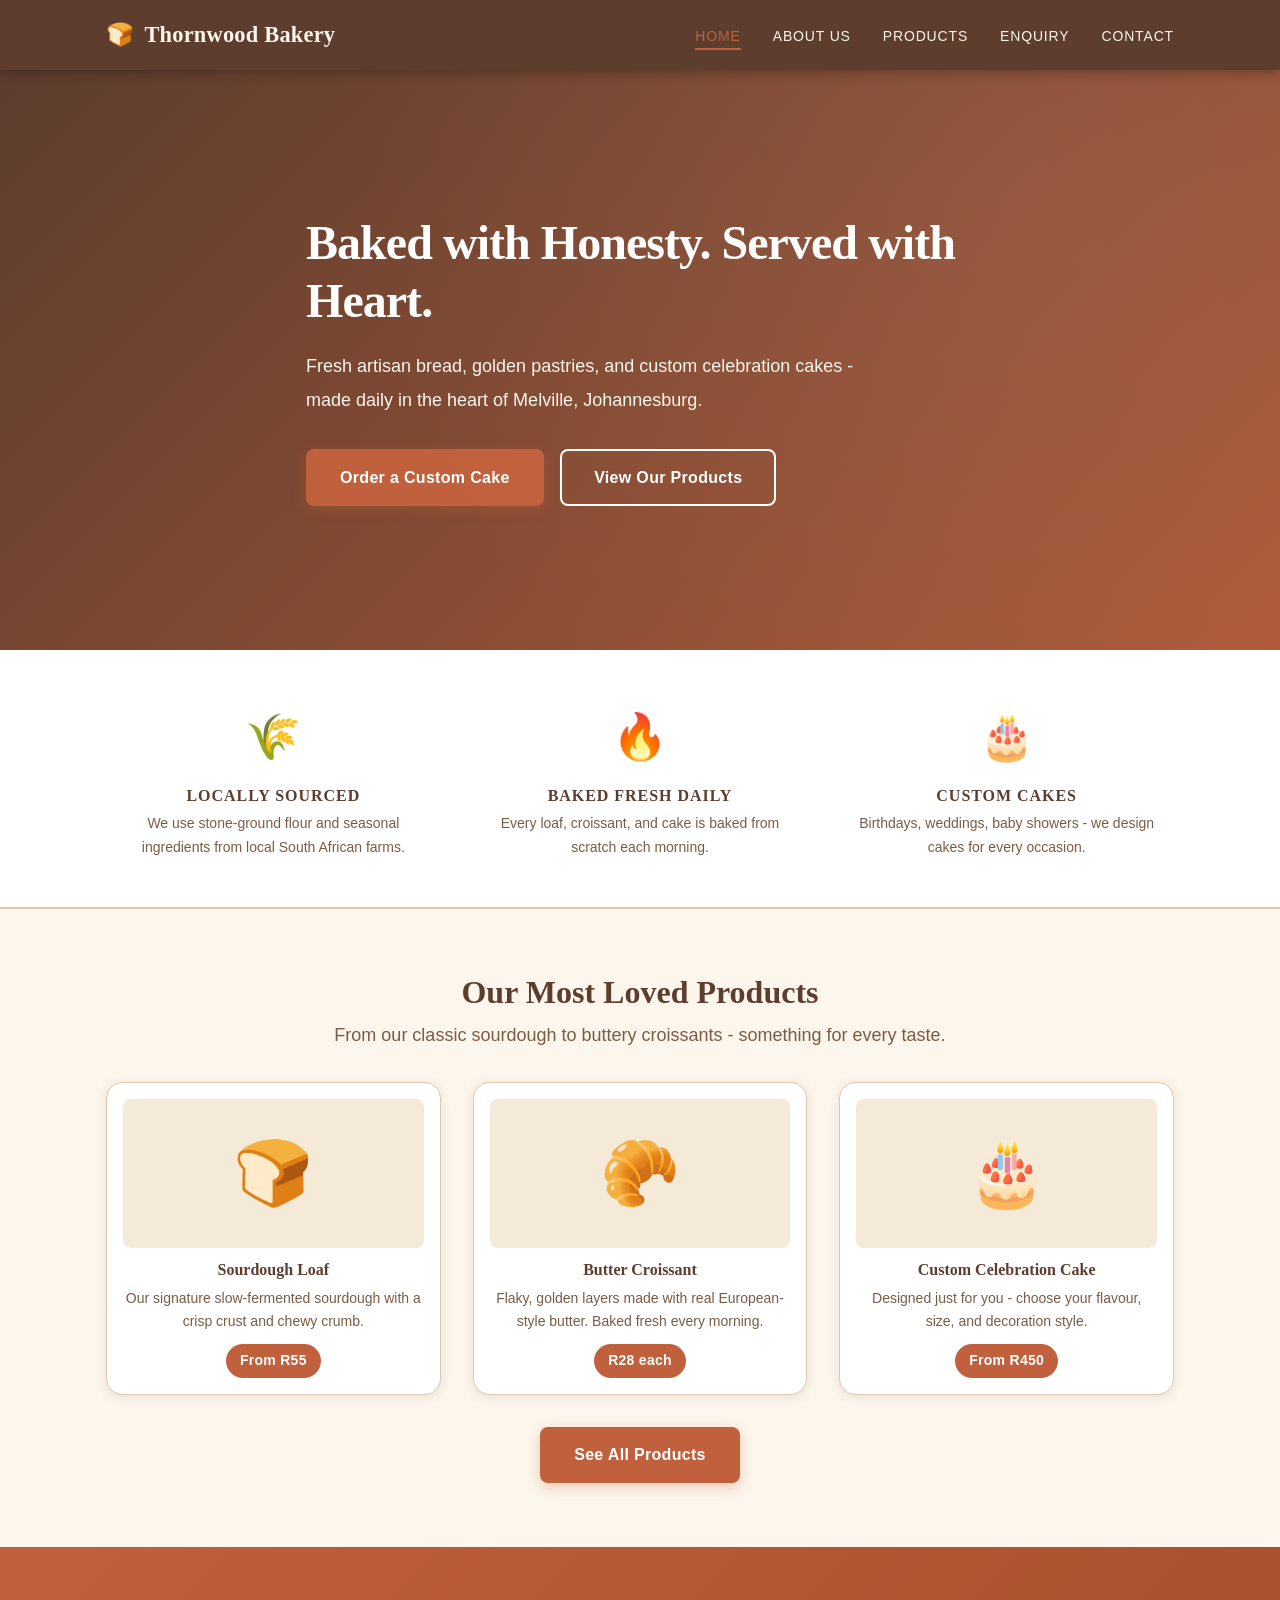
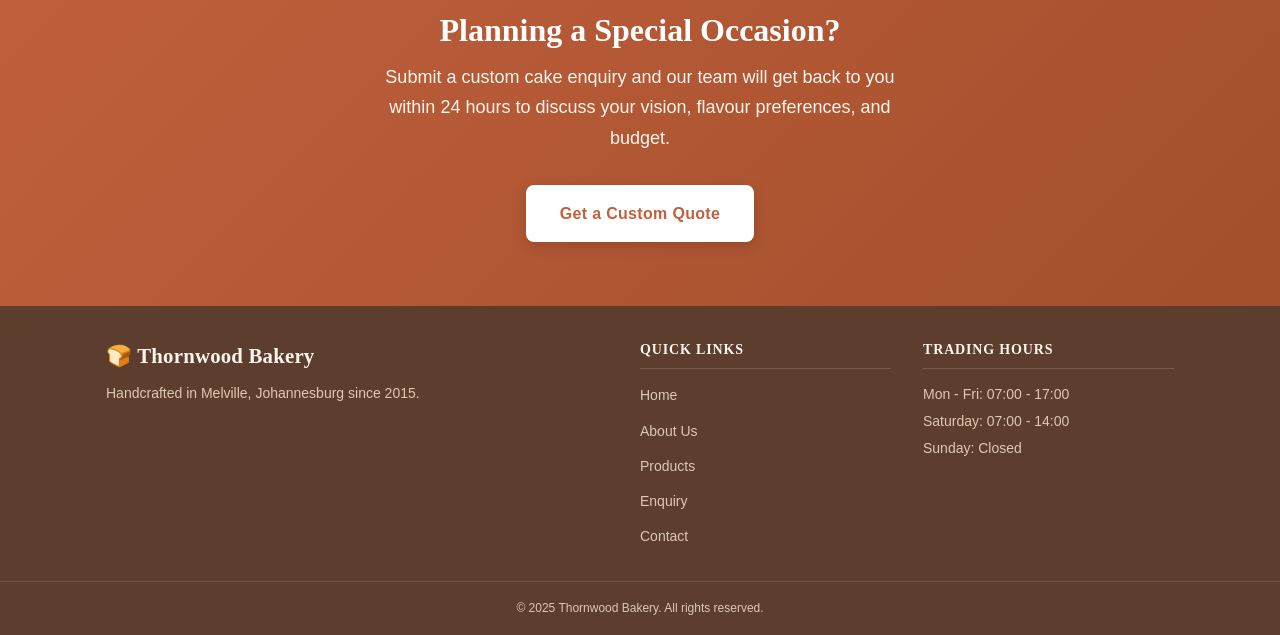
==== index.html @ 58e12644 "Bring the Part 2 site across as the starting point for Part 3" ====
<!DOCTYPE html>
<html lang="en">
  <head>

    <meta charset="UTF-8" />
    <meta name="viewport" content="width=device-width, initial-scale=1.0" />

    <meta
      name="description"
      content="Thornwood Bakery - Artisan bread, pastries and custom cakes baked fresh daily in Melville, Johannesburg."
    />
    <title>Home | Thornwood Bakery</title>

    <link rel="stylesheet" href="css/styles.css" />
  </head>
  <body>

    <header class="site-header">
      <div class="container header-inner">

        <a href="index.html" class="logo">
          <span class="logo-icon">🍞</span> Thornwood Bakery
        </a>

        <button class="nav-toggle" id="navToggle" aria-label="Toggle navigation">
          &#9776;
        </button>

        <nav class="main-nav" id="mainNav">
          <ul class="nav-list">
            <li><a href="index.html" class="nav-link active">Home</a></li>
            <li><a href="about.html" class="nav-link">About Us</a></li>
            <li><a href="products.html" class="nav-link">Products</a></li>
            <li><a href="enquiry.html" class="nav-link">Enquiry</a></li>
            <li><a href="contact.html" class="nav-link">Contact</a></li>
          </ul>
        </nav>
      </div>
    </header>

    <main>

      <section class="hero">
        <div class="hero-overlay">
          <div class="container hero-content">
            <h1 class="hero-title">Baked with Honesty. Served with Heart.</h1>
            <p class="hero-subtitle">
              Fresh artisan bread, golden pastries, and custom celebration cakes -
              made daily in the heart of Melville, Johannesburg.
            </p>

            <a href="enquiry.html" class="btn btn-primary">Order a Custom Cake</a>
            <a href="products.html" class="btn btn-secondary">View Our Products</a>
          </div>
        </div>
      </section>

      <section class="intro-strip">
        <div class="container intro-grid">
          <div class="intro-card">
            <span class="intro-icon">🌾</span>
            <h3>Locally Sourced</h3>
            <p>We use stone-ground flour and seasonal ingredients from local South African farms.</p>
          </div>
          <div class="intro-card">
            <span class="intro-icon">🔥</span>
            <h3>Baked Fresh Daily</h3>
            <p>Every loaf, croissant, and cake is baked from scratch each morning.</p>
          </div>
          <div class="intro-card">
            <span class="intro-icon">🎂</span>
            <h3>Custom Cakes</h3>
            <p>Birthdays, weddings, baby showers - we design cakes for every occasion.</p>
          </div>
        </div>
      </section>

      <section class="featured section-padding">
        <div class="container">
          <h2 class="section-title">Our Most Loved Products</h2>
          <p class="section-subtitle">
            From our classic sourdough to buttery croissants - something for every taste.
          </p>

          <div class="product-grid">

            <article class="product-card">
              <div class="product-img-placeholder">🍞</div>
              <h3>Sourdough Loaf</h3>
              <p>Our signature slow-fermented sourdough with a crisp crust and chewy crumb.</p>
              <span class="price">From R55</span>
            </article>

            <article class="product-card">
              <div class="product-img-placeholder">🥐</div>
              <h3>Butter Croissant</h3>
              <p>Flaky, golden layers made with real European-style butter. Baked fresh every morning.</p>
              <span class="price">R28 each</span>
            </article>

            <article class="product-card">
              <div class="product-img-placeholder">🎂</div>
              <h3>Custom Celebration Cake</h3>
              <p>Designed just for you - choose your flavour, size, and decoration style.</p>
              <span class="price">From R450</span>
            </article>
          </div>

          <div class="center-btn">
            <a href="products.html" class="btn btn-primary">See All Products</a>
          </div>
        </div>
      </section>

      <section class="cta-banner">
        <div class="container cta-content">
          <h2>Planning a Special Occasion?</h2>
          <p>
            Submit a custom cake enquiry and our team will get back to you within 24 hours
            to discuss your vision, flavour preferences, and budget.
          </p>
          <a href="enquiry.html" class="btn btn-primary">Get a Custom Quote</a>
        </div>
      </section>

    </main>

    <footer class="site-footer">
      <div class="container footer-inner">
        <div class="footer-brand">
          <p class="logo">🍞 Thornwood Bakery</p>
          <p>Handcrafted in Melville, Johannesburg since 2015.</p>
        </div>

        <nav class="footer-nav">
          <h4>Quick Links</h4>
          <ul>
            <li><a href="index.html">Home</a></li>
            <li><a href="about.html">About Us</a></li>
            <li><a href="products.html">Products</a></li>
            <li><a href="enquiry.html">Enquiry</a></li>
            <li><a href="contact.html">Contact</a></li>
          </ul>
        </nav>

        <div class="footer-hours">
          <h4>Trading Hours</h4>
          <p>Mon - Fri: 07:00 - 17:00</p>
          <p>Saturday: 07:00 - 14:00</p>
          <p>Sunday: Closed</p>
        </div>
      </div>

      <div class="footer-bottom">
        <p>&copy; 2025 Thornwood Bakery. All rights reserved.</p>
      </div>
    </footer>

    <script src="js/scripts.js"></script>
  </body>
</html>
---- css/styles.css ----
:root {

  --color-primary:    #C1603C;
  --color-dark:       #5C3D2E;
  --color-cream:      #FDF6EC;
  --color-light:      #F5EAD8;
  --color-text:       #3A2B1E;
  --color-muted:      #7A5C45;
  --color-white:      #FFFFFF;
  --color-border:     #DEC8B0;
  --color-success:    #2E7D32;

  --font-heading: Georgia, 'Times New Roman', serif;
  --font-body:    'Segoe UI', Arial, sans-serif;

  --font-size-xs:   0.75rem;
  --font-size-sm:   0.875rem;
  --font-size-base: 1rem;
  --font-size-md:   1.125rem;
  --font-size-lg:   1.5rem;
  --font-size-xl:   2rem;
  --font-size-2xl:  2.5rem;
  --font-size-3xl:  3rem;

  --line-height-tight:  1.2;
  --line-height-normal: 1.7;
  --line-height-loose:  1.9;

  --letter-spacing-wide: 0.06em;
  --letter-spacing-xl:   0.12em;

  --max-width:   1100px;
  --radius:      8px;
  --radius-lg:   16px;

  --space-xs:  0.5rem;
  --space-sm:  1rem;
  --space-md:  2rem;
  --space-lg:  4rem;
  --space-xl:  6rem;

  --shadow-sm: 0 1px 4px rgba(92, 61, 46, 0.08);
  --shadow:    0 2px 12px rgba(92, 61, 46, 0.12);
  --shadow-lg: 0 8px 32px rgba(92, 61, 46, 0.18);

  --transition-fast: 0.15s ease;
  --transition:      0.25s ease;
}

*,
*::before,
*::after {
  box-sizing: border-box;
  margin: 0;
  padding: 0;
}

html {
  scroll-behavior: smooth;
  font-size: 16px;
}

body {
  font-family: var(--font-body);
  font-size: var(--font-size-base);
  line-height: var(--line-height-normal);
  color: var(--color-text);
  background-color: var(--color-cream);
}

h1 {
  font-family: var(--font-heading);
  font-size: var(--font-size-2xl);
  font-weight: bold;
  line-height: var(--line-height-tight);
  color: var(--color-dark);
  letter-spacing: -0.01em;
}

h2 {
  font-family: var(--font-heading);
  font-size: var(--font-size-xl);
  font-weight: bold;
  line-height: var(--line-height-tight);
  color: var(--color-dark);
}

h3 {
  font-family: var(--font-heading);
  font-size: var(--font-size-lg);
  font-weight: bold;
  line-height: var(--line-height-tight);
  color: var(--color-dark);
}

h4 {
  font-family: var(--font-heading);
  font-size: var(--font-size-md);
  font-weight: bold;
  color: var(--color-dark);
}

a {
  color: var(--color-primary);
  text-decoration: none;
  transition: color var(--transition-fast);
}

a:hover {
  text-decoration: underline;
}

img {
  max-width: 100%;
  height: auto;
  display: block;
}

ul {
  list-style: none;
}

p {
  line-height: var(--line-height-normal);
}

.container {
  width: 100%;
  max-width: var(--max-width);
  margin-inline: auto;
  padding-inline: var(--space-sm);
}

.section-padding {
  padding-block: var(--space-lg);
}

.bg-light {
  background-color: var(--color-light);
}

.section-title {
  text-align: center;
  font-size: var(--font-size-xl);
  margin-bottom: 0.5rem;
}

.section-subtitle {
  text-align: center;
  color: var(--color-muted);
  font-size: var(--font-size-md);
  margin-bottom: var(--space-md);
  max-width: 620px;
  margin-inline: auto;
  margin-bottom: var(--space-md);
}

.center-btn {
  text-align: center;
  margin-top: var(--space-md);
}

.center-btn p {
  margin-bottom: 0.75rem;
  color: var(--color-muted);
}

.btn {
  display: inline-block;
  padding: 0.8rem 2rem;
  border-radius: var(--radius);
  font-family: var(--font-body);
  font-size: var(--font-size-base);
  font-weight: 600;
  letter-spacing: 0.02em;
  cursor: pointer;
  border: 2px solid transparent;
  transition:
    background-color var(--transition),
    color var(--transition),
    border-color var(--transition),
    box-shadow var(--transition),
    transform var(--transition-fast);
  text-decoration: none;
}

.btn:hover {
  transform: translateY(-2px);
  text-decoration: none;
}

.btn:active {
  transform: translateY(0);
}

.btn-primary {
  background-color: var(--color-primary);
  color: var(--color-white);
  border-color: var(--color-primary);
  box-shadow: 0 4px 14px rgba(193, 96, 60, 0.3);
}

.btn-primary:hover {
  background-color: var(--color-dark);
  border-color: var(--color-dark);
  box-shadow: 0 6px 20px rgba(92, 61, 46, 0.35);
}

.btn-secondary {
  background-color: transparent;
  color: var(--color-white);
  border-color: var(--color-white);
  margin-left: 0.75rem;
}

.btn-secondary:hover {
  background-color: var(--color-white);
  color: var(--color-dark);
  box-shadow: var(--shadow);
}

.btn-full {
  width: 100%;
  text-align: center;
}

.site-header {
  background-color: var(--color-dark);
  position: sticky;
  top: 0;
  z-index: 100;
  box-shadow: 0 2px 12px rgba(0, 0, 0, 0.3);
}

.header-inner {
  display: flex;
  align-items: center;
  justify-content: space-between;
  padding: 1rem var(--space-sm);
}

.logo {
  font-family: var(--font-heading);
  font-size: 1.4rem;
  color: var(--color-cream);
  font-weight: bold;
  text-decoration: none;
  letter-spacing: 0.01em;
}

.logo:hover {
  color: var(--color-primary);
  text-decoration: none;
}

.logo-icon {
  margin-right: 0.3rem;
}

.nav-list {
  display: flex;
  gap: 2rem;
}

.nav-link {
  color: var(--color-cream);
  font-size: var(--font-size-sm);
  font-weight: 500;
  letter-spacing: var(--letter-spacing-wide);
  text-transform: uppercase;
  padding: 0.3rem 0;
  border-bottom: 2px solid transparent;
  transition:
    color var(--transition-fast),
    border-color var(--transition-fast);
}

.nav-link:hover,
.nav-link.active {
  color: var(--color-primary);
  border-bottom-color: var(--color-primary);
  text-decoration: none;
}

.nav-toggle {
  display: none;
  background: none;
  border: none;
  color: var(--color-cream);
  font-size: 1.6rem;
  cursor: pointer;
  padding: 0.25rem;
  transition: color var(--transition-fast);
}

.nav-toggle:hover {
  color: var(--color-primary);
}

.hero {
  background-color: var(--color-dark);
  background-image:
    linear-gradient(135deg, rgba(92, 61, 46, 0.92) 0%, rgba(193, 96, 60, 0.82) 100%);
  min-height: 580px;
  display: flex;
  align-items: center;
  position: relative;
  overflow: hidden;
}

.hero::before {
  content: '';
  position: absolute;
  inset: 0;
  background-image: radial-gradient(circle at 80% 20%, rgba(253, 246, 236, 0.06) 0%, transparent 60%);
  pointer-events: none;
}

.hero-overlay {
  width: 100%;
  padding-block: var(--space-lg);
}

.hero-content {
  max-width: 700px;
}

.hero-title {
  font-size: var(--font-size-3xl);
  color: var(--color-white);
  margin-bottom: 1.25rem;
  line-height: var(--line-height-tight);
  letter-spacing: -0.02em;
}

.hero-subtitle {
  font-size: var(--font-size-md);
  color: var(--color-cream);
  margin-bottom: var(--space-md);
  max-width: 580px;
  line-height: var(--line-height-loose);
}

.intro-strip {
  background-color: var(--color-white);
  padding-block: var(--space-md);
  border-bottom: 2px solid var(--color-border);
  border-top: none;
}

.intro-grid {
  display: grid;
  grid-template-columns: repeat(3, 1fr);
  gap: var(--space-md);
  text-align: center;
}

.intro-card {
  padding: var(--space-sm);
  transition: transform var(--transition);
}

.intro-card:hover {
  transform: translateY(-4px);
}

.intro-icon {
  font-size: 2.8rem;
  display: block;
  margin-bottom: 0.75rem;
}

.intro-card h3 {
  font-size: var(--font-size-base);
  margin-bottom: 0.4rem;
  text-transform: uppercase;
  letter-spacing: var(--letter-spacing-wide);
}

.intro-card p {
  font-size: var(--font-size-sm);
  color: var(--color-muted);
}

.product-grid {
  display: grid;
  grid-template-columns: repeat(auto-fit, minmax(250px, 1fr));
  gap: var(--space-md);
}

.product-card {
  background-color: var(--color-white);
  border: 1px solid var(--color-border);
  border-radius: var(--radius-lg);
  padding: var(--space-sm);
  text-align: center;
  box-shadow: var(--shadow);
  transition:
    transform var(--transition),
    box-shadow var(--transition);
}

.product-card:hover {
  transform: translateY(-6px);
  box-shadow: var(--shadow-lg);
}

.product-img-placeholder {
  font-size: 4rem;
  margin-bottom: 0.75rem;
  background-color: var(--color-light);
  border-radius: var(--radius);
  padding: 1.25rem;
  transition: background-color var(--transition);
}

.product-card:hover .product-img-placeholder {
  background-color: var(--color-border);
}

.product-card h3 {
  font-size: var(--font-size-base);
  margin-bottom: 0.5rem;
}

.product-card p {
  font-size: var(--font-size-sm);
  color: var(--color-muted);
  margin-bottom: 0.75rem;
  line-height: 1.6;
}

.price {
  display: inline-block;
  background-color: var(--color-primary);
  color: var(--color-white);
  padding: 0.3rem 0.9rem;
  border-radius: 20px;
  font-size: var(--font-size-sm);
  font-weight: 700;
  letter-spacing: 0.02em;
}

.cta-banner {
  background-color: var(--color-primary);
  background-image: linear-gradient(135deg, var(--color-primary) 0%, #a34e2c 100%);
  padding-block: var(--space-lg);
  text-align: center;
}

.cta-content h2 {
  color: var(--color-white);
  font-size: var(--font-size-xl);
  margin-bottom: 0.75rem;
}

.cta-content p {
  color: var(--color-cream);
  max-width: 560px;
  margin: 0 auto var(--space-md);
  font-size: var(--font-size-md);
}

.cta-content .btn-primary {
  background-color: var(--color-white);
  color: var(--color-primary);
  border-color: var(--color-white);
  box-shadow: 0 4px 14px rgba(0, 0, 0, 0.15);
}

.cta-content .btn-primary:hover {
  background-color: var(--color-dark);
  color: var(--color-white);
  border-color: var(--color-dark);
}

.page-banner {
  background: linear-gradient(135deg, var(--color-dark) 0%, var(--color-primary) 100%);
  padding: 3.5rem var(--space-sm);
  text-align: center;
  position: relative;
  overflow: hidden;
}

.page-banner::after {
  content: '';
  position: absolute;
  inset: 0;
  background-image: radial-gradient(ellipse at 50% 120%, rgba(253, 246, 236, 0.08) 0%, transparent 70%);
  pointer-events: none;
}

.page-banner h1 {
  color: var(--color-white);
  font-size: var(--font-size-2xl);
  margin-bottom: 0.6rem;
  position: relative;
}

.page-banner p {
  color: var(--color-cream);
  font-size: var(--font-size-md);
  position: relative;
}

.two-col {
  display: grid;
  grid-template-columns: 1fr 1fr;
  gap: var(--space-md);
  align-items: center;
}

.text-col h2 {
  font-size: 1.8rem;
  margin-bottom: 1rem;
}

.text-col p {
  margin-bottom: 1rem;
  color: var(--color-muted);
  line-height: var(--line-height-loose);
}

.img-placeholder {
  background-color: var(--color-light);
  border: 2px dashed var(--color-border);
  border-radius: var(--radius-lg);
  display: flex;
  flex-direction: column;
  align-items: center;
  justify-content: center;
  text-align: center;
  color: var(--color-muted);
  font-size: var(--font-size-sm);
  padding: 1.5rem;
}

.img-placeholder.large {
  font-size: 5rem;
  min-height: 300px;
  gap: 0.75rem;
}

.mission-grid {
  display: grid;
  grid-template-columns: repeat(auto-fit, minmax(220px, 1fr));
  gap: var(--space-md);
}

.mission-card {
  background-color: var(--color-white);
  border-radius: var(--radius-lg);
  padding: var(--space-md);
  box-shadow: var(--shadow);
  text-align: center;
  border-top: 4px solid var(--color-primary);
  transition: box-shadow var(--transition);
}

.mission-card:hover {
  box-shadow: var(--shadow-lg);
}

.mission-icon {
  font-size: 2.8rem;
  display: block;
  margin-bottom: 0.75rem;
}

.mission-card h3 {
  margin-bottom: 0.75rem;
  font-size: var(--font-size-base);
  text-transform: uppercase;
  letter-spacing: var(--letter-spacing-wide);
}

.mission-card ul {
  list-style: disc;
  padding-left: 1.25rem;
  text-align: left;
}

.mission-card ul li {
  margin-bottom: 0.3rem;
  font-size: var(--font-size-sm);
  color: var(--color-muted);
}

.team-grid {
  display: grid;
  grid-template-columns: repeat(auto-fit, minmax(240px, 1fr));
  gap: var(--space-md);
}

.team-card {
  background-color: var(--color-white);
  border-radius: var(--radius-lg);
  padding: var(--space-md);
  text-align: center;
  box-shadow: var(--shadow);
  transition:
    transform var(--transition),
    box-shadow var(--transition);
}

.team-card:hover {
  transform: translateY(-6px);
  box-shadow: var(--shadow-lg);
}

.team-avatar {
  font-size: 3.5rem;
  margin-bottom: 0.75rem;
  background-color: var(--color-light);
  border-radius: 50%;
  width: 90px;
  height: 90px;
  display: flex;
  align-items: center;
  justify-content: center;
  margin-inline: auto;
  border: 3px solid var(--color-border);
}

.team-card h3 {
  font-size: var(--font-size-base);
  margin-bottom: 0.3rem;
}

.team-role {
  color: var(--color-primary);
  font-size: var(--font-size-xs);
  font-weight: 700;
  margin-bottom: 0.75rem;
  text-transform: uppercase;
  letter-spacing: var(--letter-spacing-xl);
  display: block;
}

.team-card p {
  font-size: var(--font-size-sm);
  color: var(--color-muted);
  line-height: 1.6;
}

.locations-grid {
  display: grid;
  grid-template-columns: 1fr 1fr;
  gap: var(--space-md);
}

.location-card {
  background-color: var(--color-white);
  border: 1px solid var(--color-border);
  border-radius: var(--radius-lg);
  padding: var(--space-md);
  box-shadow: var(--shadow);
  transition: box-shadow var(--transition);
}

.location-card:hover {
  box-shadow: var(--shadow-lg);
}

.location-card h3 {
  font-size: var(--font-size-md);
  margin-bottom: 0.75rem;
  color: var(--color-primary);
}

.location-card address {
  font-style: normal;
  line-height: 1.9;
  margin-bottom: 1rem;
  font-size: var(--font-size-sm);
  color: var(--color-muted);
}

.location-card address a {
  color: var(--color-primary);
}

.location-card address a:hover {
  text-decoration: underline;
}

.hours-table {
  margin-bottom: 1rem;
}

.hours-table h4 {
  margin-bottom: 0.5rem;
  font-size: var(--font-size-base);
  text-transform: uppercase;
  letter-spacing: var(--letter-spacing-wide);
  font-size: var(--font-size-sm);
}

.hours-table table {
  width: 100%;
  border-collapse: collapse;
  font-size: var(--font-size-sm);
}

.hours-table td {
  padding: 0.35rem 0;
  border-bottom: 1px solid var(--color-border);
  color: var(--color-muted);
}

.hours-table td:last-child {
  text-align: right;
  font-weight: 700;
  color: var(--color-primary);
}

.map-placeholder {
  border-radius: var(--radius);
  overflow: hidden;
  border: 1px solid var(--color-border);
}

.form-container {
  max-width: 700px;
}

.form-intro {
  background-color: var(--color-light);
  border-left: 4px solid var(--color-primary);
  padding: 1rem 1.25rem;
  border-radius: 0 var(--radius) var(--radius) 0;
  margin-bottom: var(--space-md);
  font-size: var(--font-size-sm);
  color: var(--color-muted);
}

.bakery-form fieldset {
  border: 1px solid var(--color-border);
  border-radius: var(--radius);
  padding: var(--space-sm) var(--space-md);
  margin-bottom: var(--space-md);
}

.bakery-form legend {
  font-family: var(--font-heading);
  font-size: var(--font-size-md);
  color: var(--color-dark);
  padding: 0 0.5rem;
  font-weight: bold;
}

.form-group {
  margin-bottom: 1.25rem;
}

.form-group label {
  display: block;
  font-weight: 600;
  margin-bottom: 0.4rem;
  font-size: var(--font-size-sm);
  color: var(--color-dark);
  letter-spacing: 0.01em;
}

.required {
  color: #C0392B;
}

.bakery-form input[type="text"],
.bakery-form input[type="email"],
.bakery-form input[type="tel"],
.bakery-form input[type="date"],
.bakery-form select,
.bakery-form textarea {
  width: 100%;
  padding: 0.7rem 0.95rem;
  border: 1.5px solid var(--color-border);
  border-radius: var(--radius);
  font-family: var(--font-body);
  font-size: var(--font-size-base);
  color: var(--color-text);
  background-color: var(--color-white);
  transition:
    border-color var(--transition-fast),
    box-shadow var(--transition-fast);
}

.bakery-form input:focus,
.bakery-form select:focus,
.bakery-form textarea:focus {
  outline: none;
  border-color: var(--color-primary);
  box-shadow: 0 0 0 3px rgba(193, 96, 60, 0.15);
}

.bakery-form input.invalid,
.bakery-form select.invalid,
.bakery-form textarea.invalid {
  border-color: #C0392B;
  box-shadow: 0 0 0 3px rgba(192, 57, 43, 0.1);
}

.error-msg {
  color: #C0392B;
  font-size: var(--font-size-xs);
  margin-top: 0.3rem;
  display: block;
  min-height: 1.2em;
}

.form-success {
  background-color: #E8F5E9;
  border: 1px solid #A5D6A7;
  border-radius: var(--radius);
  padding: 1.25rem;
  margin-top: 1rem;
  color: var(--color-success);
  font-weight: 600;
  text-align: center;
  font-size: var(--font-size-md);
}

.hidden {
  display: none;
}

.site-footer {
  background-color: var(--color-dark);
  color: var(--color-cream);
  padding-top: var(--space-md);
}

.footer-inner {
  display: grid;
  grid-template-columns: 2fr 1fr 1fr;
  gap: var(--space-md);
  padding-bottom: var(--space-md);
}

.footer-brand .logo {
  font-size: 1.3rem;
  color: var(--color-cream);
  margin-bottom: 0.5rem;
}

.footer-brand p:not(.logo) {
  font-size: var(--font-size-sm);
  color: var(--color-border);
  line-height: 1.6;
}

.footer-nav h4,
.footer-hours h4 {
  color: var(--color-cream);
  margin-bottom: 0.75rem;
  font-size: var(--font-size-sm);
  text-transform: uppercase;
  letter-spacing: var(--letter-spacing-wide);
  border-bottom: 1px solid rgba(255, 255, 255, 0.15);
  padding-bottom: 0.4rem;
}

.footer-nav ul {
  display: flex;
  flex-direction: column;
  gap: 0.5rem;
}

.footer-nav a {
  color: var(--color-border);
  font-size: var(--font-size-sm);
  transition: color var(--transition-fast);
}

.footer-nav a:hover {
  color: var(--color-primary);
  text-decoration: none;
}

.footer-hours p {
  font-size: var(--font-size-sm);
  color: var(--color-border);
  line-height: 1.9;
}

.footer-bottom {
  border-top: 1px solid rgba(255, 255, 255, 0.1);
  text-align: center;
  padding: 1rem;
  font-size: var(--font-size-xs);
  color: var(--color-border);
}

@media (max-width: 1024px) {
  :root {
    --font-size-3xl: 2.5rem;
    --font-size-2xl: 2rem;
  }

  .hero {
    min-height: 480px;
  }

  .hero-title {
    font-size: var(--font-size-2xl);
  }

  .footer-inner {
    grid-template-columns: 1fr 1fr;
    gap: var(--space-sm);
  }

  .footer-brand {
    grid-column: 1 / -1;
  }

  .nav-list {
    gap: 1.25rem;
  }
}

@media (max-width: 768px) {

  .nav-toggle {
    display: block;
  }

  .main-nav {
    display: none;
    width: 100%;
  }

  .main-nav.open {
    display: block;
  }

  .nav-list {
    flex-direction: column;
    gap: 0;
    background-color: var(--color-dark);
    padding: 0.5rem 0;
  }

  .nav-link {
    display: block;
    padding: 0.85rem var(--space-sm);
    border-bottom: 1px solid rgba(255, 255, 255, 0.08);
    border-bottom-color: rgba(255, 255, 255, 0.08);
    letter-spacing: var(--letter-spacing-wide);
  }

  .nav-link:hover,
  .nav-link.active {
    border-bottom-color: rgba(255, 255, 255, 0.08);
    background-color: rgba(193, 96, 60, 0.15);
  }

  .header-inner {
    flex-wrap: wrap;
  }

  .hero {
    min-height: 420px;
  }

  .hero-title {
    font-size: 1.9rem;
  }

  .hero-subtitle {
    font-size: var(--font-size-base);
  }

  .intro-grid {
    grid-template-columns: 1fr;
    gap: var(--space-sm);
  }

  .two-col {
    grid-template-columns: 1fr;
  }

  .footer-inner {
    grid-template-columns: 1fr;
    gap: var(--space-sm);
  }

  .locations-grid {
    grid-template-columns: 1fr;
  }

  .btn-secondary {
    display: none;
  }

  .section-padding {
    padding-block: var(--space-md);
  }
}

@media (max-width: 480px) {

  .hero-title {
    font-size: 1.5rem;
  }

  .hero-subtitle {
    font-size: var(--font-size-sm);
  }

  .section-title {
    font-size: var(--font-size-lg);
  }

  .page-banner h1 {
    font-size: 1.8rem;
  }

  .page-banner p {
    font-size: var(--font-size-base);
  }

  .cta-content h2 {
    font-size: var(--font-size-lg);
  }

  .product-grid {
    grid-template-columns: 1fr;
  }

  .btn {
    display: block;
    width: 100%;
    text-align: center;
    margin-left: 0;
  }

  .btn-secondary {
    display: none;
  }

  .bakery-form fieldset {
    padding: var(--space-sm);
  }

  .mission-grid,
  .team-grid {
    grid-template-columns: 1fr;
  }
}

img[srcset] {
  width: 100%;
  height: auto;
}

a:focus-visible,
button:focus-visible,
input:focus-visible,
select:focus-visible,
textarea:focus-visible {
  outline: 3px solid var(--color-primary);
  outline-offset: 2px;
}

a:active {
  opacity: 0.8;
}

.nav-link:visited {
  color: var(--color-cream);
}

.nav-link:visited:hover,
.nav-link:visited.active {
  color: var(--color-primary);
}
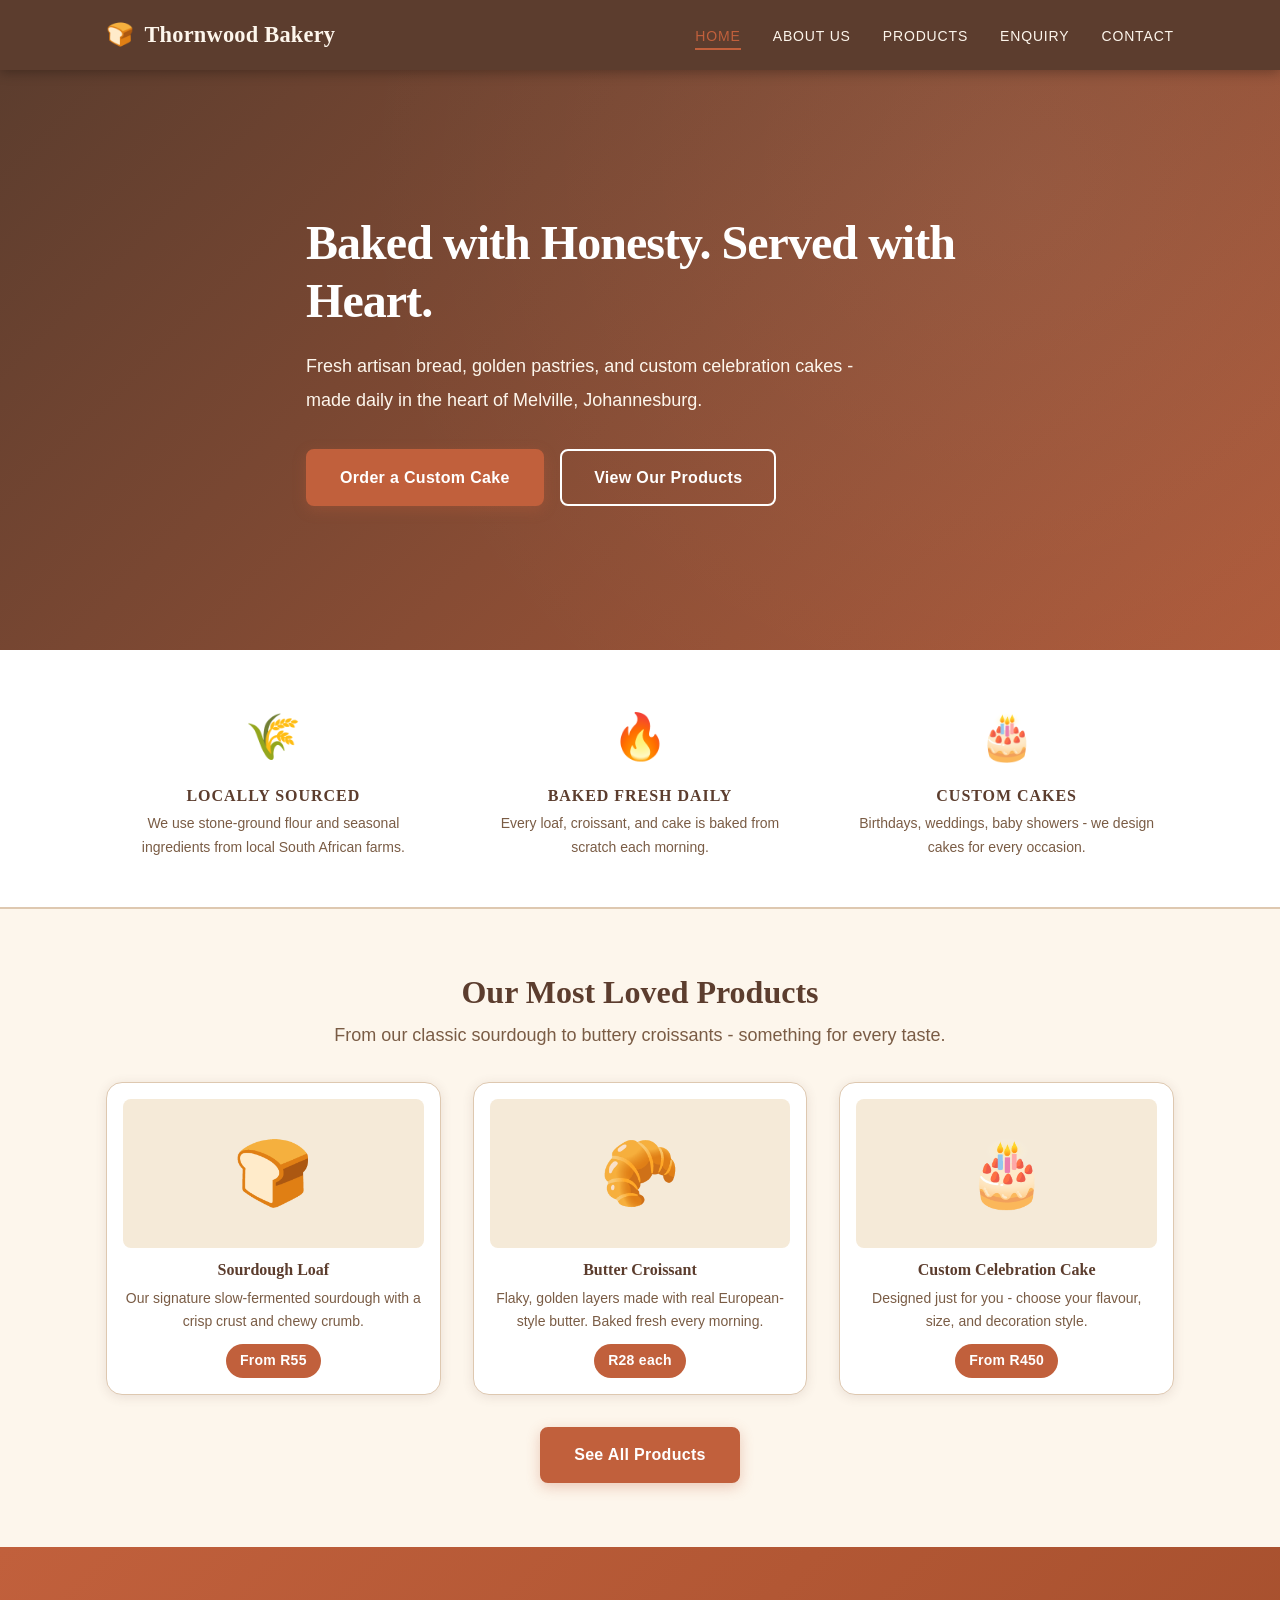
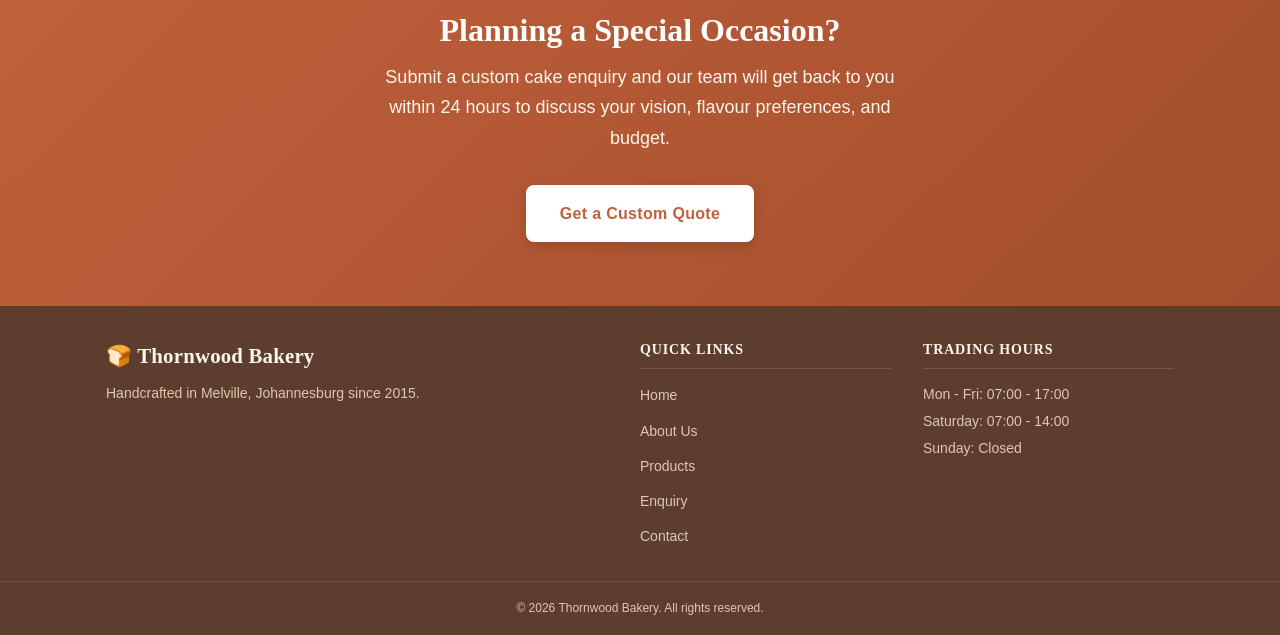
==== commit 91ef4ec3: "Add image gallery with lightbox, FAQ accordion, scroll animations and Leaflet map" ====
--- a/index.html
+++ b/index.html
@@ -152,10 +152,10 @@
       </div>
 
       <div class="footer-bottom">
-        <p>&copy; 2025 Thornwood Bakery. All rights reserved.</p>
+        <p>&copy; <span id="currentYear">2026</span> Thornwood Bakery. All rights reserved.</p>
       </div>
     </footer>
 
-    <script src="js/scripts.js"></script>
+    <script src="js/scripts.js" defer></script>
   </body>
 </html>
--- a/css/styles.css
+++ b/css/styles.css
@@ -714,11 +714,6 @@
   color: var(--color-primary);
 }
 
-.map-placeholder {
-  border-radius: var(--radius);
-  overflow: hidden;
-  border: 1px solid var(--color-border);
-}
 
 .form-container {
   max-width: 700px;
@@ -1075,3 +1070,323 @@
 .nav-link:visited.active {
   color: var(--color-primary);
 }
+
+.reveal {
+  opacity: 0;
+  transform: translateY(24px);
+  transition: opacity 0.6s ease, transform 0.6s ease;
+}
+
+.reveal.in-view {
+  opacity: 1;
+  transform: none;
+}
+
+.hero-content > * {
+  animation: fadeUp 0.8s ease both;
+}
+
+.hero-content > *:nth-child(2) {
+  animation-delay: 0.15s;
+}
+
+.hero-content > *:nth-child(3) {
+  animation-delay: 0.3s;
+}
+
+.hero-content > *:nth-child(4) {
+  animation-delay: 0.4s;
+}
+
+@keyframes fadeUp {
+  from {
+    opacity: 0;
+    transform: translateY(20px);
+  }
+  to {
+    opacity: 1;
+    transform: none;
+  }
+}
+
+.site-header {
+  transition: box-shadow var(--transition);
+}
+
+.site-header.scrolled {
+  box-shadow: var(--shadow);
+}
+
+.back-to-top {
+  position: fixed;
+  right: 1.25rem;
+  bottom: 1.25rem;
+  z-index: 900;
+  width: 3rem;
+  height: 3rem;
+  border: 0;
+  border-radius: 50%;
+  background-color: var(--color-primary);
+  color: var(--color-white);
+  font-size: var(--font-size-lg);
+  line-height: 1;
+  cursor: pointer;
+  box-shadow: var(--shadow-lg);
+  opacity: 0;
+  visibility: hidden;
+  transform: translateY(12px);
+  transition: opacity var(--transition), transform var(--transition), visibility var(--transition), background-color var(--transition);
+}
+
+.back-to-top.visible {
+  opacity: 1;
+  visibility: visible;
+  transform: none;
+}
+
+.back-to-top:hover {
+  background-color: var(--color-dark);
+}
+
+.btn-outline {
+  background-color: transparent;
+  border: 2px solid var(--color-primary);
+  color: var(--color-primary);
+}
+
+.btn-outline:hover {
+  background-color: var(--color-primary);
+  color: var(--color-white);
+}
+
+.btn-small {
+  padding: 0.5rem 1.1rem;
+  font-size: var(--font-size-sm);
+}
+
+.gallery-grid {
+  display: grid;
+  grid-template-columns: repeat(3, 1fr);
+  gap: var(--space-sm);
+}
+
+.gallery-item {
+  margin: 0;
+  background-color: var(--color-white);
+  border-radius: var(--radius-lg);
+  box-shadow: var(--shadow);
+  overflow: hidden;
+}
+
+.gallery-link {
+  display: block;
+  overflow: hidden;
+}
+
+.gallery-link img {
+  display: block;
+  width: 100%;
+  height: auto;
+  transition: transform var(--transition);
+}
+
+.gallery-link:hover img,
+.gallery-link:focus-visible img {
+  transform: scale(1.06);
+}
+
+.gallery-item figcaption {
+  padding: var(--space-xs) var(--space-sm);
+  font-size: var(--font-size-sm);
+  color: var(--color-muted);
+}
+
+.lightbox {
+  position: fixed;
+  inset: 0;
+  z-index: 2000;
+  display: flex;
+  align-items: center;
+  justify-content: center;
+  padding: var(--space-sm);
+  background-color: rgba(30, 20, 14, 0.92);
+}
+
+.lightbox[hidden] {
+  display: none;
+}
+
+.lightbox-figure {
+  max-width: min(92vw, 960px);
+  margin: 0;
+  text-align: center;
+}
+
+.lightbox-figure img {
+  max-width: 100%;
+  max-height: 76vh;
+  border-radius: var(--radius);
+  box-shadow: var(--shadow-lg);
+}
+
+.lightbox-caption {
+  margin-top: var(--space-sm);
+  color: var(--color-cream);
+}
+
+.lightbox button {
+  position: absolute;
+  width: 3rem;
+  height: 3rem;
+  border: 0;
+  border-radius: 50%;
+  background-color: rgba(253, 246, 236, 0.14);
+  color: var(--color-cream);
+  font-size: var(--font-size-lg);
+  cursor: pointer;
+  transition: background-color var(--transition-fast);
+}
+
+.lightbox button:hover,
+.lightbox button:focus-visible {
+  background-color: var(--color-primary);
+}
+
+.lightbox-close {
+  top: 1rem;
+  right: 1rem;
+}
+
+.lightbox-prev,
+.lightbox-next {
+  top: 50%;
+  transform: translateY(-50%);
+}
+
+.lightbox-prev {
+  left: 1rem;
+}
+
+.lightbox-next {
+  right: 1rem;
+}
+
+body.no-scroll {
+  overflow: hidden;
+}
+
+.accordion {
+  max-width: 760px;
+  margin: 0 auto;
+}
+
+.accordion-item {
+  margin-bottom: var(--space-xs);
+  background-color: var(--color-white);
+  border: 1px solid var(--color-border);
+  border-radius: var(--radius);
+  overflow: hidden;
+}
+
+.accordion-item h3 {
+  margin: 0;
+  font-size: inherit;
+}
+
+.accordion-trigger {
+  display: flex;
+  align-items: center;
+  justify-content: space-between;
+  gap: var(--space-sm);
+  width: 100%;
+  padding: var(--space-sm) var(--space-md);
+  background: none;
+  border: 0;
+  font-family: var(--font-heading);
+  font-size: var(--font-size-md);
+  color: var(--color-dark);
+  text-align: left;
+  cursor: pointer;
+  transition: background-color var(--transition-fast);
+}
+
+.accordion-trigger::after {
+  content: "+";
+  flex-shrink: 0;
+  font-size: var(--font-size-lg);
+  color: var(--color-primary);
+  transition: transform var(--transition);
+}
+
+.accordion-trigger[aria-expanded="true"]::after {
+  transform: rotate(45deg);
+}
+
+.accordion-trigger:hover {
+  background-color: var(--color-light);
+}
+
+.accordion-panel {
+  padding: 0 var(--space-md) var(--space-sm);
+  color: var(--color-muted);
+}
+
+.accordion-panel[hidden] {
+  display: none;
+}
+
+.map-canvas {
+  position: relative;
+  z-index: 0;
+  width: 100%;
+  height: 420px;
+  margin-top: var(--space-md);
+  border-radius: var(--radius-lg);
+  box-shadow: var(--shadow);
+  overflow: hidden;
+}
+
+.location-actions {
+  display: flex;
+  flex-wrap: wrap;
+  gap: var(--space-xs);
+  margin-top: var(--space-sm);
+}
+
+@media (max-width: 768px) {
+  .gallery-grid {
+    grid-template-columns: repeat(2, 1fr);
+  }
+
+  .map-canvas {
+    height: 340px;
+  }
+
+  .lightbox-prev {
+    left: 0.5rem;
+  }
+
+  .lightbox-next {
+    right: 0.5rem;
+  }
+}
+
+@media (max-width: 480px) {
+  .gallery-grid {
+    grid-template-columns: 1fr;
+  }
+
+  .accordion-trigger {
+    padding: var(--space-sm);
+  }
+}
+
+@media (prefers-reduced-motion: reduce) {
+  *,
+  *::before,
+  *::after {
+    animation-duration: 0.01ms !important;
+    transition-duration: 0.01ms !important;
+    scroll-behavior: auto !important;
+  }
+}
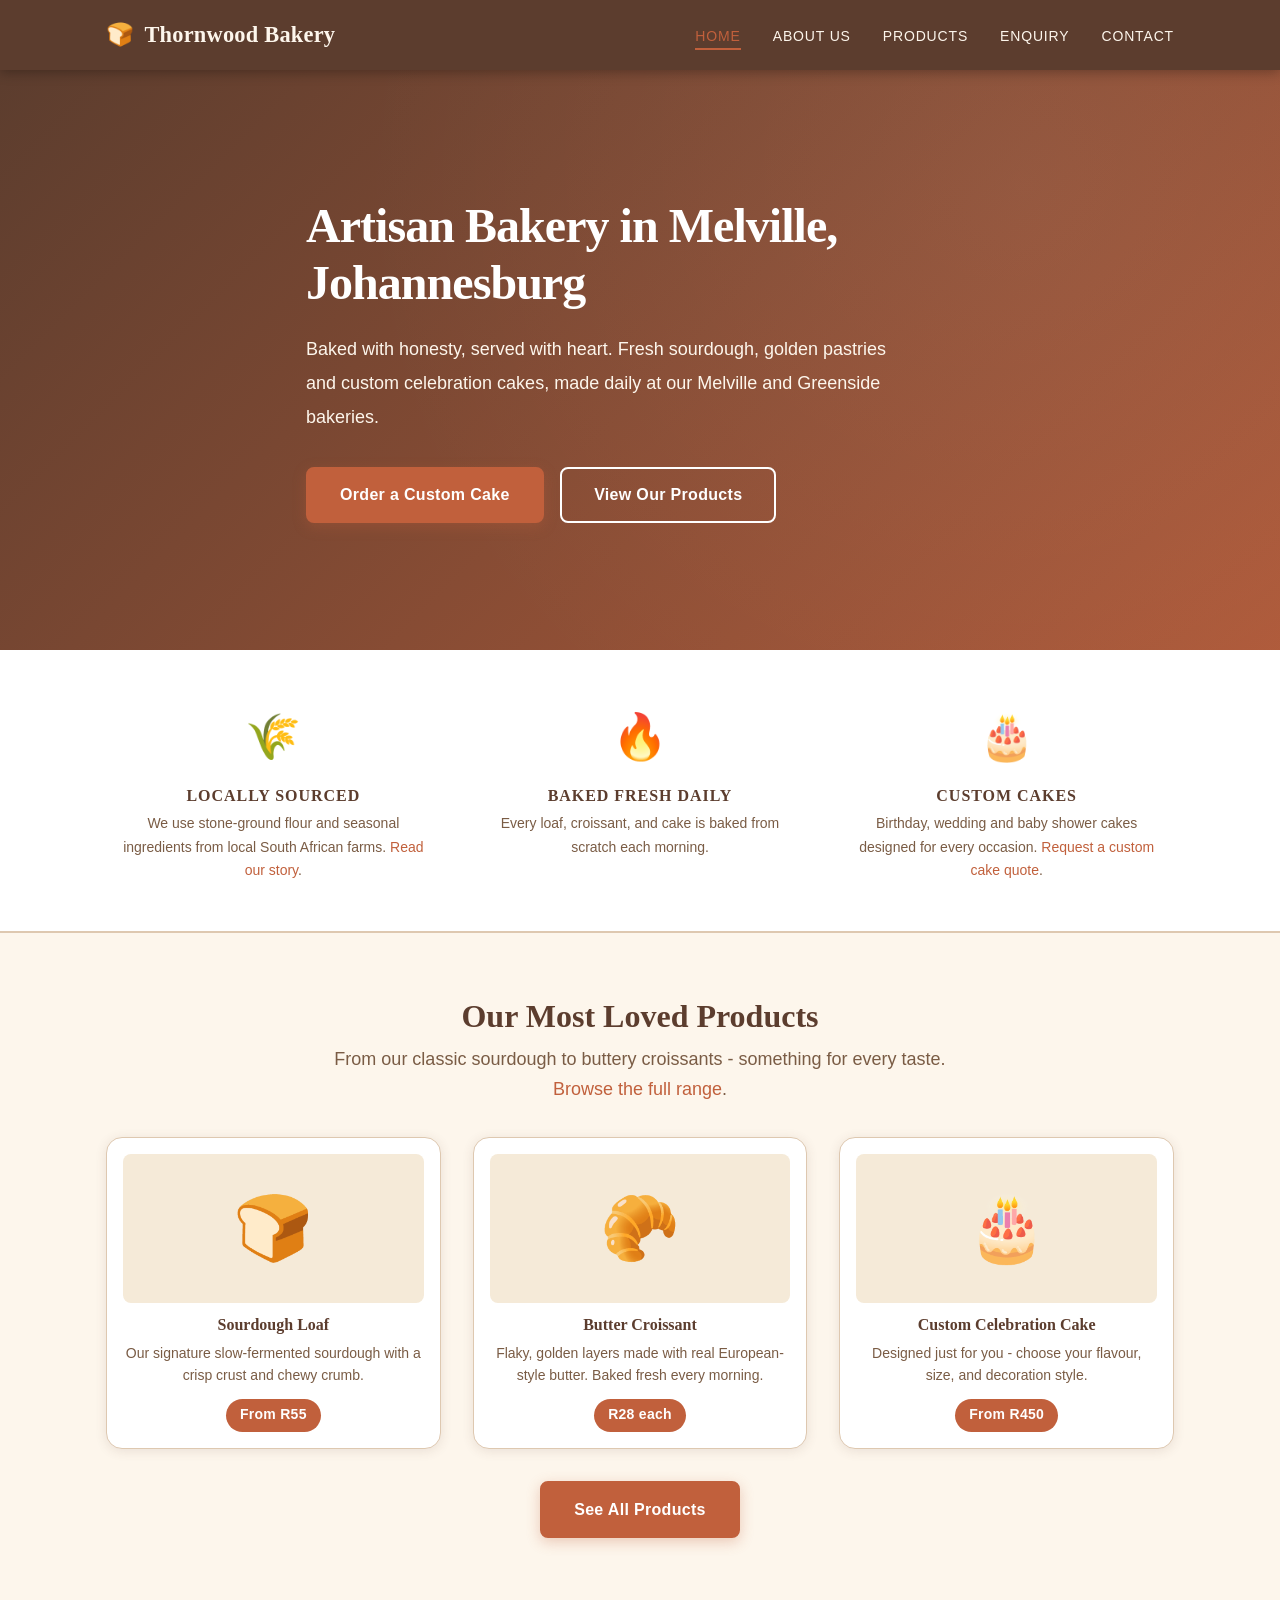
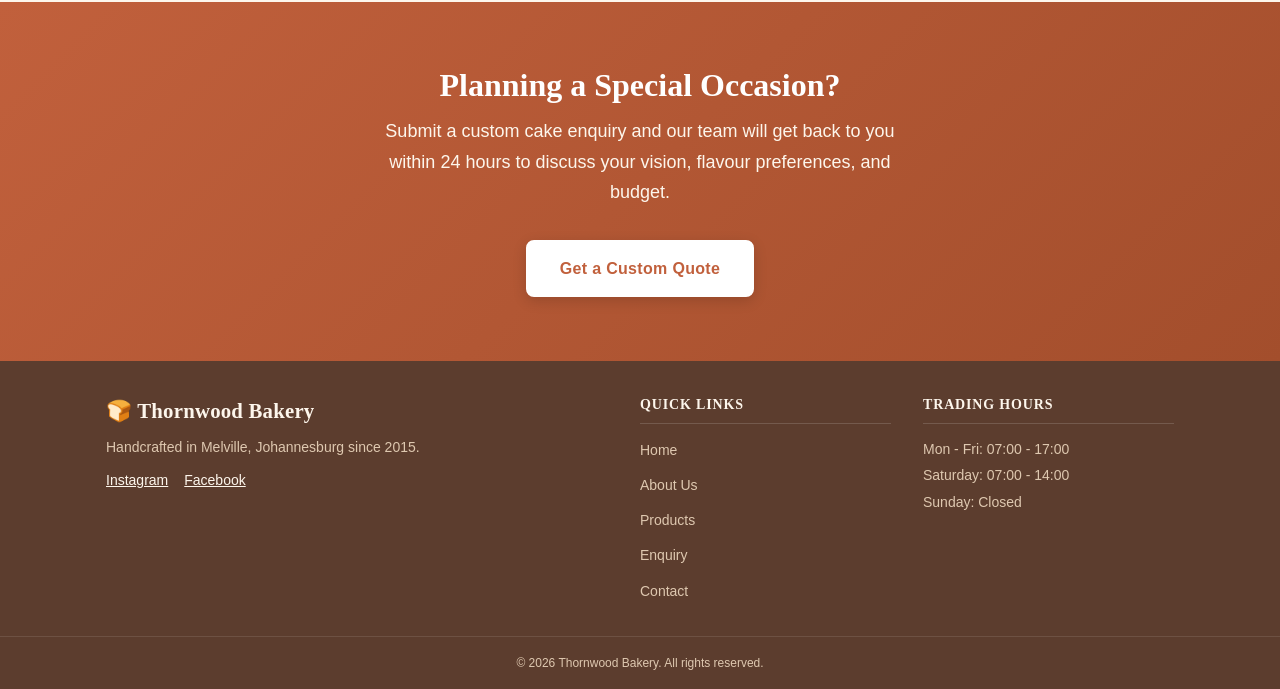
==== commit d8104a52: "Add on-page and local SEO, robots.txt, sitemap.xml and security headers" ====
--- a/index.html
+++ b/index.html
@@ -1,17 +1,129 @@
 <!DOCTYPE html>
-<html lang="en">
+<html lang="en-ZA">
   <head>
 
     <meta charset="UTF-8" />
     <meta name="viewport" content="width=device-width, initial-scale=1.0" />
-
-    <meta
-      name="description"
-      content="Thornwood Bakery - Artisan bread, pastries and custom cakes baked fresh daily in Melville, Johannesburg."
-    />
-    <title>Home | Thornwood Bakery</title>
+    <title>Artisan Bakery in Melville, Johannesburg | Thornwood Bakery</title>
+    <meta name="description" content="Thornwood Bakery bakes artisan sourdough, butter croissants and custom cakes fresh daily in Melville and Greenside, Johannesburg. Order a cake today." />
+    <meta name="robots" content="index, follow" />
+    <meta name="theme-color" content="#C1603C" />
+    <link rel="canonical" href="https://thornwoodbakery.netlify.app/" />
+    <link rel="icon" href="data:image/svg+xml,%3Csvg xmlns='http://www.w3.org/2000/svg' viewBox='0 0 100 100'%3E%3Ctext y='.9em' font-size='90'%3E%F0%9F%8D%9E%3C/text%3E%3C/svg%3E" />
+    <meta property="og:type" content="website" />
+    <meta property="og:site_name" content="Thornwood Bakery" />
+    <meta property="og:locale" content="en_ZA" />
+    <meta property="og:title" content="Artisan Bakery in Melville, Johannesburg | Thornwood Bakery" />
+    <meta property="og:description" content="Thornwood Bakery bakes artisan sourdough, butter croissants and custom cakes fresh daily in Melville and Greenside, Johannesburg. Order a cake today." />
+    <meta property="og:url" content="https://thornwoodbakery.netlify.app/" />
+    <meta property="og:image" content="https://thornwoodbakery.netlify.app/images/thornwood-bakery-social-share.png" />
+    <meta property="og:image:alt" content="Thornwood Bakery, artisan bread, pastries and custom cakes in Johannesburg" />
+    <meta name="twitter:card" content="summary_large_image" />
+    <meta name="twitter:title" content="Artisan Bakery in Melville, Johannesburg | Thornwood Bakery" />
+    <meta name="twitter:description" content="Thornwood Bakery bakes artisan sourdough, butter croissants and custom cakes fresh daily in Melville and Greenside, Johannesburg. Order a cake today." />
+    <meta name="twitter:image" content="https://thornwoodbakery.netlify.app/images/thornwood-bakery-social-share.png" />
 
     <link rel="stylesheet" href="css/styles.css" />
+    <script type="application/ld+json">
+{
+  "@context": "https://schema.org",
+  "@graph": [
+    {
+      "@type": "Bakery",
+      "@id": "https://thornwoodbakery.netlify.app/#melville",
+      "name": "Thornwood Bakery Melville",
+      "url": "https://thornwoodbakery.netlify.app/",
+      "image": "https://thornwoodbakery.netlify.app/images/thornwood-bakery-social-share.png",
+      "description": "Artisan sourdough, pastries and custom celebration cakes baked fresh daily in Melville, Johannesburg.",
+      "telephone": "+27115551234",
+      "email": "melville@thornwoodbakery.co.za",
+      "priceRange": "RR",
+      "foundingDate": "2015",
+      "areaServed": "Johannesburg",
+      "servesCuisine": "Bakery",
+      "address": {
+        "@type": "PostalAddress",
+        "streetAddress": "7th Street",
+        "addressLocality": "Melville",
+        "addressRegion": "Gauteng",
+        "postalCode": "2092",
+        "addressCountry": "ZA"
+      },
+      "geo": {
+        "@type": "GeoCoordinates",
+        "latitude": -26.1772,
+        "longitude": 28.0078
+      },
+      "openingHoursSpecification": [
+        {
+          "@type": "OpeningHoursSpecification",
+          "dayOfWeek": [
+            "Monday",
+            "Tuesday",
+            "Wednesday",
+            "Thursday",
+            "Friday"
+          ],
+          "opens": "07:00",
+          "closes": "17:00"
+        },
+        {
+          "@type": "OpeningHoursSpecification",
+          "dayOfWeek": "Saturday",
+          "opens": "07:00",
+          "closes": "14:00"
+        }
+      ]
+    },
+    {
+      "@type": "Bakery",
+      "@id": "https://thornwoodbakery.netlify.app/#greenside",
+      "name": "Thornwood Bakery Greenside",
+      "url": "https://thornwoodbakery.netlify.app/contact.html",
+      "image": "https://thornwoodbakery.netlify.app/images/thornwood-bakery-social-share.png",
+      "description": "Second Thornwood Bakery store serving fresh bread, pastries and custom cakes in Greenside, Johannesburg.",
+      "telephone": "+27115559876",
+      "email": "greenside@thornwoodbakery.co.za",
+      "priceRange": "RR",
+      "areaServed": "Johannesburg",
+      "servesCuisine": "Bakery",
+      "address": {
+        "@type": "PostalAddress",
+        "streetAddress": "Greenway Road",
+        "addressLocality": "Greenside",
+        "addressRegion": "Gauteng",
+        "postalCode": "2193",
+        "addressCountry": "ZA"
+      },
+      "geo": {
+        "@type": "GeoCoordinates",
+        "latitude": -26.1388,
+        "longitude": 28.0137
+      },
+      "openingHoursSpecification": [
+        {
+          "@type": "OpeningHoursSpecification",
+          "dayOfWeek": [
+            "Monday",
+            "Tuesday",
+            "Wednesday",
+            "Thursday",
+            "Friday"
+          ],
+          "opens": "07:30",
+          "closes": "16:30"
+        },
+        {
+          "@type": "OpeningHoursSpecification",
+          "dayOfWeek": "Saturday",
+          "opens": "08:00",
+          "closes": "13:00"
+        }
+      ]
+    }
+  ]
+}
+    </script>
   </head>
   <body>
 
@@ -43,10 +155,10 @@
       <section class="hero">
         <div class="hero-overlay">
           <div class="container hero-content">
-            <h1 class="hero-title">Baked with Honesty. Served with Heart.</h1>
+            <h1 class="hero-title">Artisan Bakery in Melville, Johannesburg</h1>
             <p class="hero-subtitle">
-              Fresh artisan bread, golden pastries, and custom celebration cakes -
-              made daily in the heart of Melville, Johannesburg.
+              Baked with honesty, served with heart. Fresh sourdough, golden pastries and
+              custom celebration cakes, made daily at our Melville and Greenside bakeries.
             </p>
 
             <a href="enquiry.html" class="btn btn-primary">Order a Custom Cake</a>
@@ -57,10 +169,11 @@
 
       <section class="intro-strip">
         <div class="container intro-grid">
+          <h2 class="visually-hidden">Why customers choose Thornwood Bakery</h2>
           <div class="intro-card">
             <span class="intro-icon">🌾</span>
             <h3>Locally Sourced</h3>
-            <p>We use stone-ground flour and seasonal ingredients from local South African farms.</p>
+            <p>We use stone-ground flour and seasonal ingredients from local South African farms. <a href="about.html">Read our story</a>.</p>
           </div>
           <div class="intro-card">
             <span class="intro-icon">🔥</span>
@@ -70,7 +183,7 @@
           <div class="intro-card">
             <span class="intro-icon">🎂</span>
             <h3>Custom Cakes</h3>
-            <p>Birthdays, weddings, baby showers - we design cakes for every occasion.</p>
+            <p>Birthday, wedding and baby shower cakes designed for every occasion. <a href="enquiry.html">Request a custom cake quote</a>.</p>
           </div>
         </div>
       </section>
@@ -79,7 +192,7 @@
         <div class="container">
           <h2 class="section-title">Our Most Loved Products</h2>
           <p class="section-subtitle">
-            From our classic sourdough to buttery croissants - something for every taste.
+            From our classic sourdough to buttery croissants - something for every taste. <a href="products.html">Browse the full range</a>.
           </p>
 
           <div class="product-grid">
@@ -130,6 +243,10 @@
         <div class="footer-brand">
           <p class="logo">🍞 Thornwood Bakery</p>
           <p>Handcrafted in Melville, Johannesburg since 2015.</p>
+        <ul class="social-links" aria-label="Thornwood Bakery on social media">
+            <li><a href="https://www.instagram.com/thornwoodbakery" target="_blank" rel="noopener noreferrer me">Instagram</a></li>
+            <li><a href="https://www.facebook.com/thornwoodbakery" target="_blank" rel="noopener noreferrer me">Facebook</a></li>
+          </ul>
         </div>
 
         <nav class="footer-nav">
--- a/css/styles.css
+++ b/css/styles.css
@@ -1390,3 +1390,341 @@
     scroll-behavior: auto !important;
   }
 }
+
+.product-toolbar {
+  display: flex;
+  flex-wrap: wrap;
+  gap: var(--space-sm);
+  align-items: flex-end;
+  margin-top: var(--space-md);
+}
+
+.toolbar-field {
+  display: flex;
+  flex-direction: column;
+  gap: 0.35rem;
+}
+
+.toolbar-search {
+  flex: 1 1 260px;
+}
+
+.toolbar-field label {
+  font-size: var(--font-size-sm);
+  font-weight: 600;
+  color: var(--color-dark);
+}
+
+.toolbar-field input,
+.toolbar-field select {
+  width: 100%;
+  padding: 0.7rem 0.9rem;
+  background-color: var(--color-white);
+  border: 1px solid var(--color-border);
+  border-radius: var(--radius);
+  font-family: inherit;
+  font-size: var(--font-size-base);
+  color: var(--color-text);
+  transition: border-color var(--transition-fast), box-shadow var(--transition-fast);
+}
+
+.toolbar-field input:focus,
+.toolbar-field select:focus {
+  outline: none;
+  border-color: var(--color-primary);
+  box-shadow: 0 0 0 3px rgba(193, 96, 60, 0.2);
+}
+
+.tabs {
+  display: flex;
+  flex-wrap: wrap;
+  gap: var(--space-xs);
+  margin: var(--space-md) 0 var(--space-sm);
+  border-bottom: 2px solid var(--color-border);
+}
+
+.tab {
+  margin-bottom: -2px;
+  padding: 0.6rem 1.2rem;
+  background: none;
+  border: 0;
+  border-bottom: 3px solid transparent;
+  font-family: inherit;
+  font-size: var(--font-size-base);
+  font-weight: 600;
+  color: var(--color-muted);
+  cursor: pointer;
+  transition: color var(--transition-fast), border-color var(--transition-fast);
+}
+
+.tab:hover {
+  color: var(--color-primary);
+}
+
+.tab[aria-selected="true"] {
+  color: var(--color-primary);
+  border-bottom-color: var(--color-primary);
+}
+
+.results-count {
+  margin-bottom: var(--space-sm);
+  font-size: var(--font-size-sm);
+  color: var(--color-muted);
+}
+
+.products-status {
+  padding: var(--space-md);
+  text-align: center;
+  color: var(--color-muted);
+}
+
+.products-status p {
+  margin-bottom: var(--space-sm);
+}
+
+.products-status[hidden] {
+  display: none;
+}
+
+.product-card.card-enter {
+  animation: fadeUp 0.45s ease both;
+}
+
+.card-details {
+  margin-top: var(--space-xs);
+}
+
+.modal {
+  position: fixed;
+  inset: 0;
+  z-index: 2000;
+  display: flex;
+  align-items: center;
+  justify-content: center;
+  padding: var(--space-sm);
+  background-color: rgba(30, 20, 14, 0.7);
+}
+
+.modal[hidden] {
+  display: none;
+}
+
+.modal-dialog {
+  position: relative;
+  width: min(100%, 460px);
+  max-height: 90vh;
+  padding: var(--space-md);
+  overflow-y: auto;
+  background-color: var(--color-cream);
+  border-radius: var(--radius-lg);
+  box-shadow: var(--shadow-lg);
+  text-align: center;
+}
+
+.modal-close {
+  position: absolute;
+  top: 0.75rem;
+  right: 0.75rem;
+  width: 2.5rem;
+  height: 2.5rem;
+  background-color: var(--color-light);
+  border: 0;
+  border-radius: 50%;
+  font-size: var(--font-size-lg);
+  line-height: 1;
+  color: var(--color-dark);
+  cursor: pointer;
+  transition: background-color var(--transition-fast), color var(--transition-fast);
+}
+
+.modal-close:hover,
+.modal-close:focus-visible {
+  background-color: var(--color-primary);
+  color: var(--color-white);
+}
+
+.modal-icon {
+  font-size: 3.5rem;
+  line-height: 1.2;
+}
+
+.modal-price {
+  margin-bottom: var(--space-xs);
+  font-weight: 700;
+  color: var(--color-primary);
+}
+
+.modal-description {
+  margin-bottom: var(--space-sm);
+}
+
+.modal-meta {
+  display: grid;
+  grid-template-columns: auto 1fr;
+  gap: 0.4rem var(--space-sm);
+  margin-bottom: var(--space-md);
+  text-align: left;
+  font-size: var(--font-size-sm);
+}
+
+.modal-meta dt {
+  font-weight: 700;
+  color: var(--color-dark);
+}
+
+.modal-meta dd {
+  color: var(--color-muted);
+}
+
+@media (max-width: 480px) {
+  .tab {
+    padding: 0.5rem 0.75rem;
+    font-size: var(--font-size-sm);
+  }
+}
+
+.hp-field {
+  position: absolute;
+  left: -9999px;
+  width: 1px;
+  height: 1px;
+  overflow: hidden;
+}
+
+.char-count {
+  display: block;
+  margin-top: 0.25rem;
+  font-size: var(--font-size-xs);
+  text-align: right;
+  color: var(--color-muted);
+}
+
+.form-result {
+  margin-top: var(--space-sm);
+  padding: var(--space-md);
+  background-color: #E8F5E9;
+  border: 1px solid #A5D6A7;
+  border-radius: var(--radius);
+  color: var(--color-text);
+}
+
+.form-result h3 {
+  margin-bottom: var(--space-xs);
+  color: var(--color-success);
+}
+
+.form-result p {
+  margin-bottom: var(--space-sm);
+}
+
+.result-list {
+  margin-bottom: var(--space-sm);
+}
+
+.result-list dt {
+  font-weight: 700;
+  color: var(--color-dark);
+}
+
+.result-list dd {
+  margin-bottom: var(--space-xs);
+}
+
+.form-error {
+  margin-top: var(--space-sm);
+  padding: var(--space-sm) var(--space-md);
+  background-color: #FDECEA;
+  border: 1px solid #F5C2BD;
+  border-radius: var(--radius);
+  color: #9B2C21;
+  font-weight: 600;
+}
+
+.email-preview {
+  margin-bottom: var(--space-sm);
+  padding: var(--space-sm);
+  background-color: var(--color-white);
+  border: 1px solid var(--color-border);
+  border-radius: var(--radius);
+  font-size: var(--font-size-sm);
+}
+
+.email-preview p {
+  margin-bottom: 0.25rem;
+  font-weight: 600;
+}
+
+.email-preview pre {
+  margin-top: var(--space-xs);
+  font-family: inherit;
+  white-space: pre-wrap;
+  word-break: break-word;
+}
+
+.preview-actions {
+  display: flex;
+  flex-wrap: wrap;
+  gap: var(--space-xs);
+}
+
+.bakery-form button[disabled] {
+  opacity: 0.65;
+  cursor: wait;
+}
+
+.visually-hidden {
+  position: absolute;
+  width: 1px;
+  height: 1px;
+  margin: -1px;
+  padding: 0;
+  overflow: hidden;
+  clip: rect(0, 0, 0, 0);
+  white-space: nowrap;
+  border: 0;
+}
+
+.breadcrumb {
+  margin-bottom: var(--space-xs);
+  font-size: var(--font-size-sm);
+}
+
+.breadcrumb ol {
+  display: inline-flex;
+  flex-wrap: wrap;
+  gap: 0.5rem;
+  list-style: none;
+  color: var(--color-light);
+}
+
+.breadcrumb li + li::before {
+  content: "/";
+  margin-right: 0.5rem;
+  opacity: 0.7;
+}
+
+.breadcrumb a {
+  color: var(--color-cream);
+  text-decoration: underline;
+}
+
+.breadcrumb a:hover {
+  color: var(--color-white);
+}
+
+.social-links {
+  display: flex;
+  gap: var(--space-sm);
+  margin-top: var(--space-xs);
+  list-style: none;
+}
+
+.social-links a {
+  font-size: var(--font-size-sm);
+  color: var(--color-cream);
+  text-decoration: underline;
+}
+
+.social-links a:hover {
+  color: var(--color-primary);
+}
